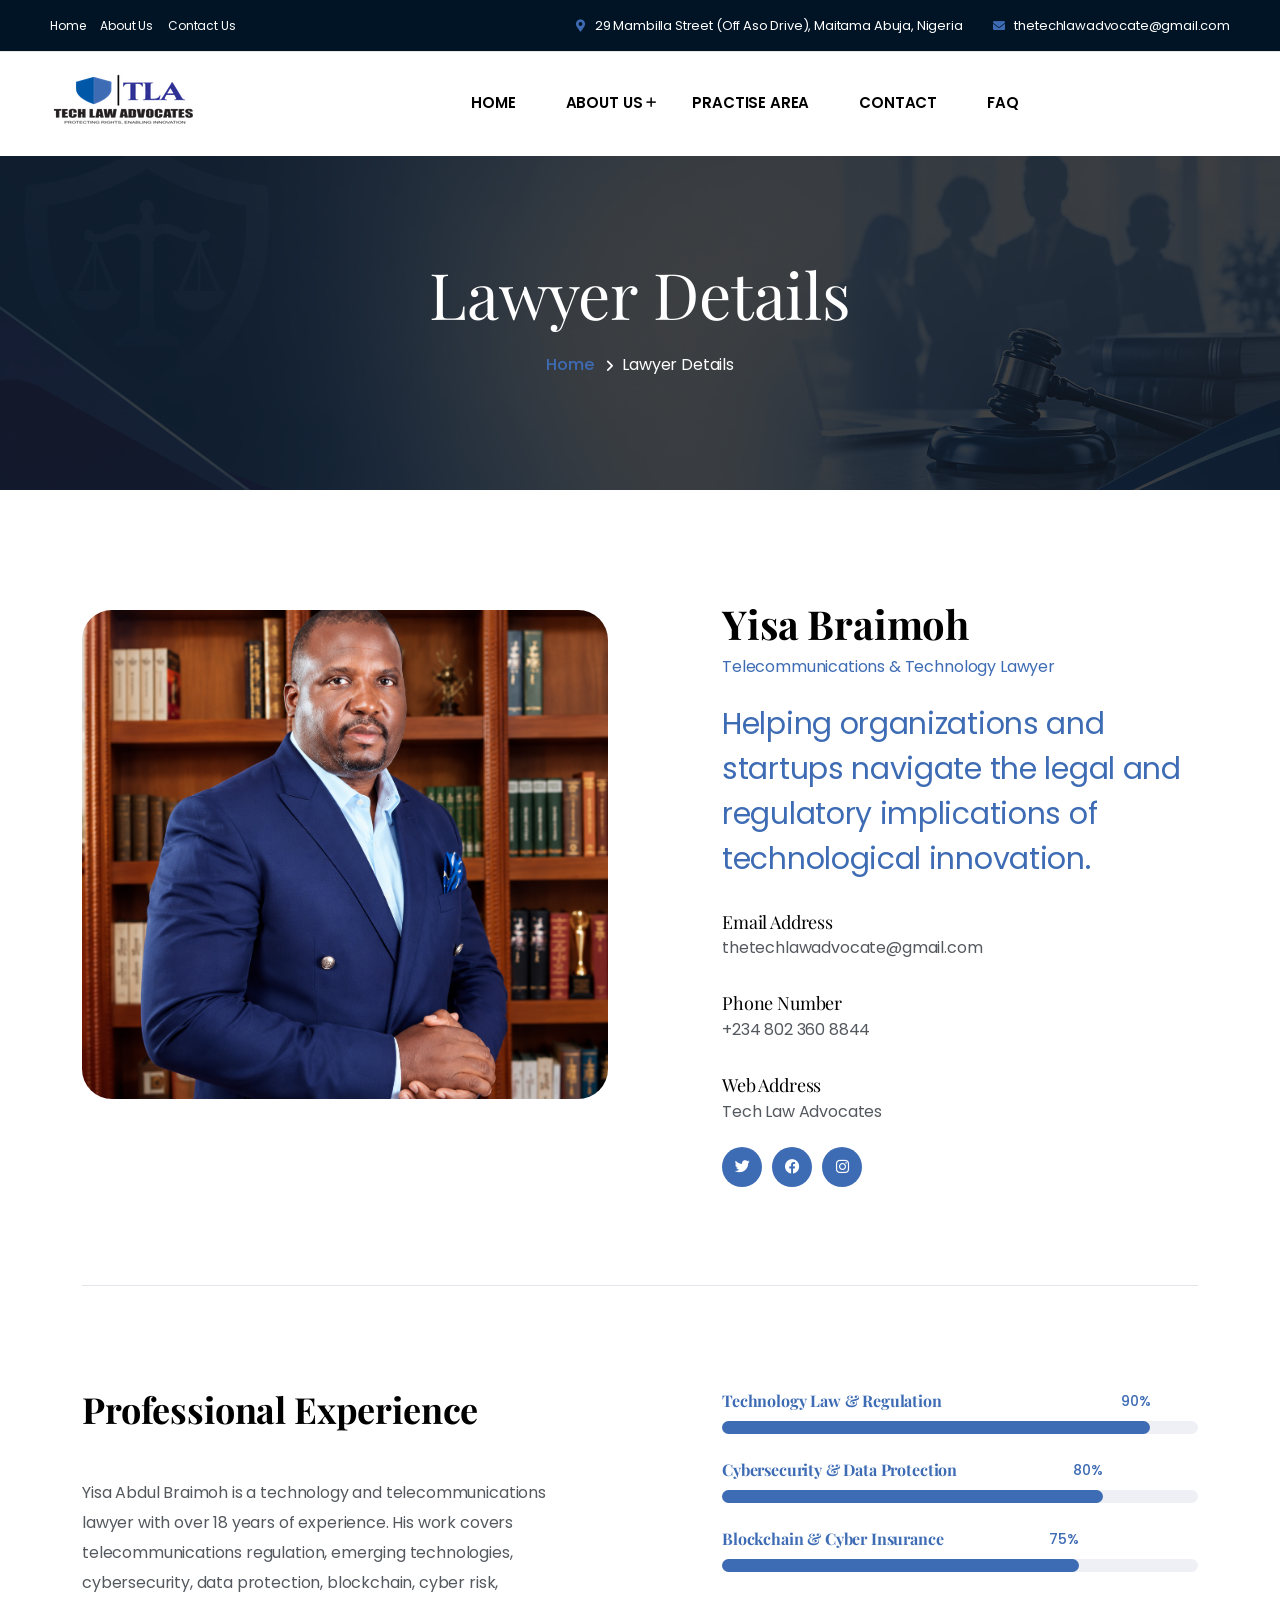
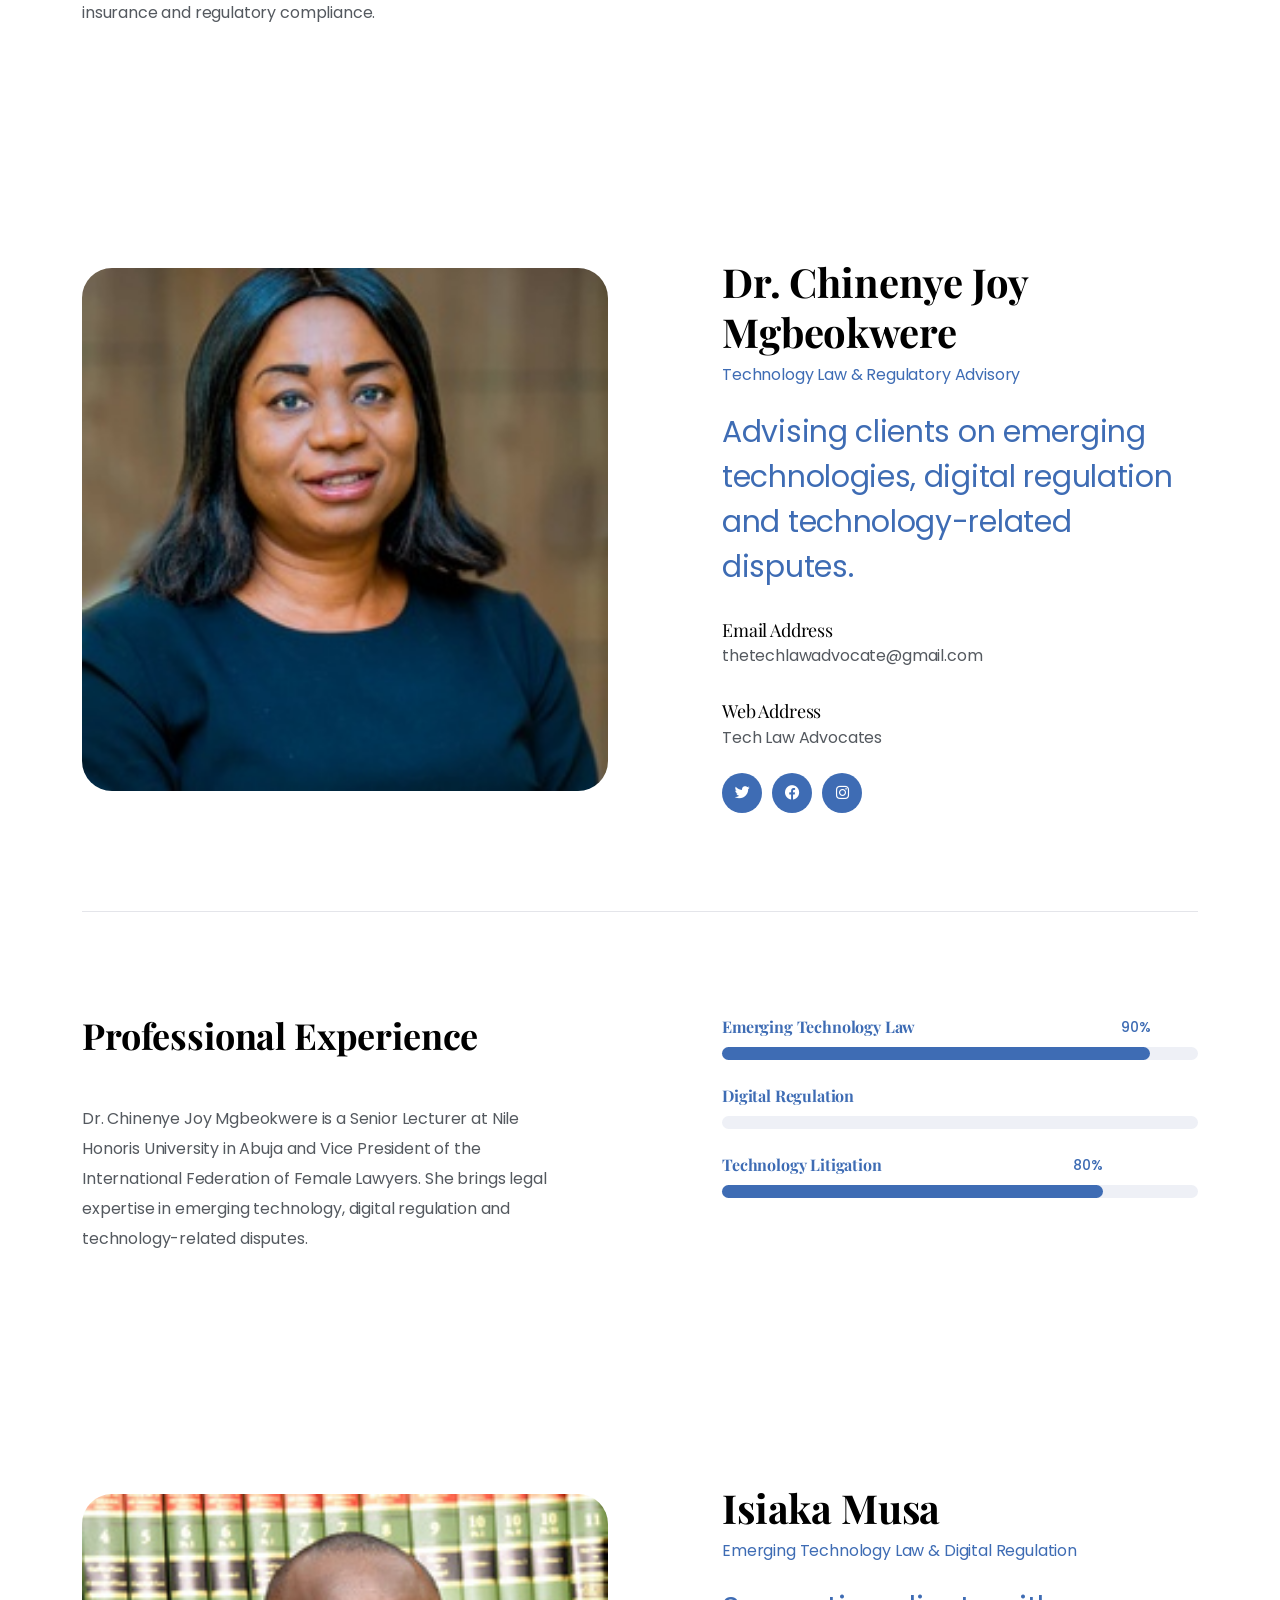
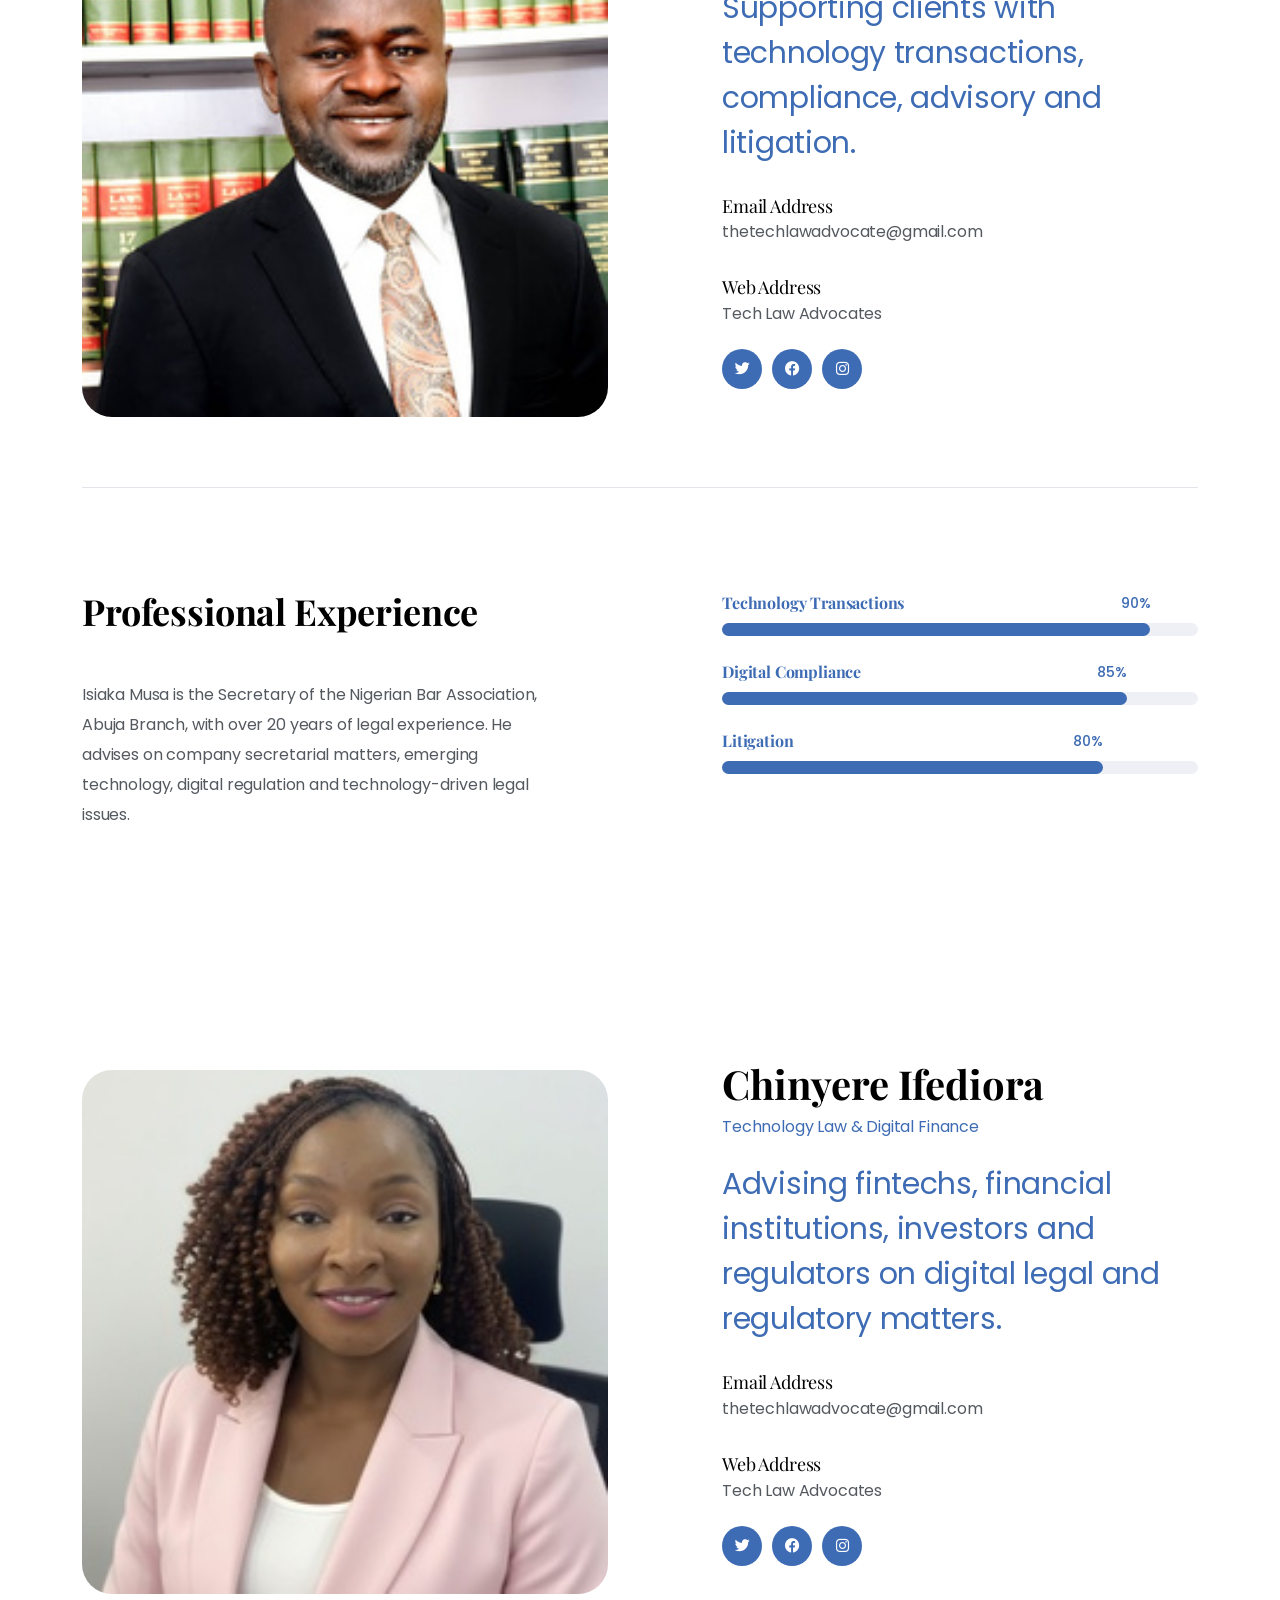
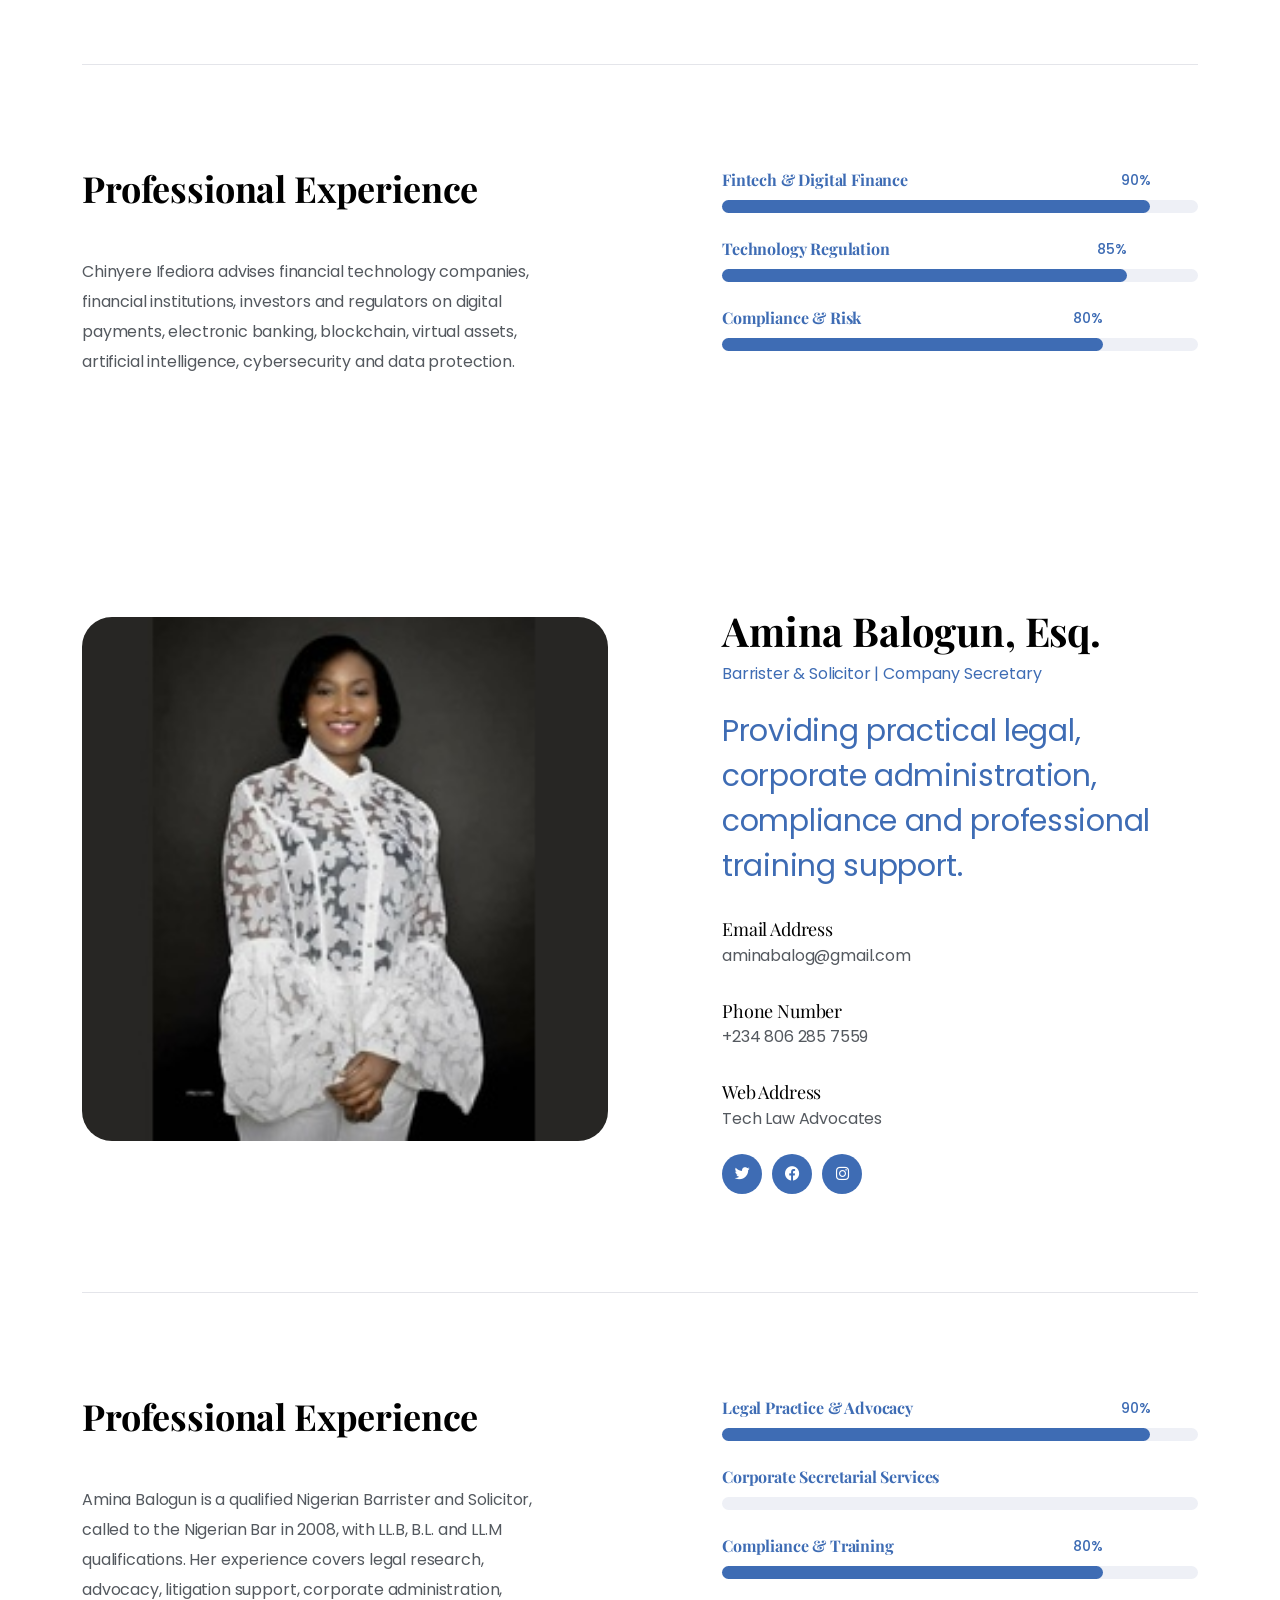
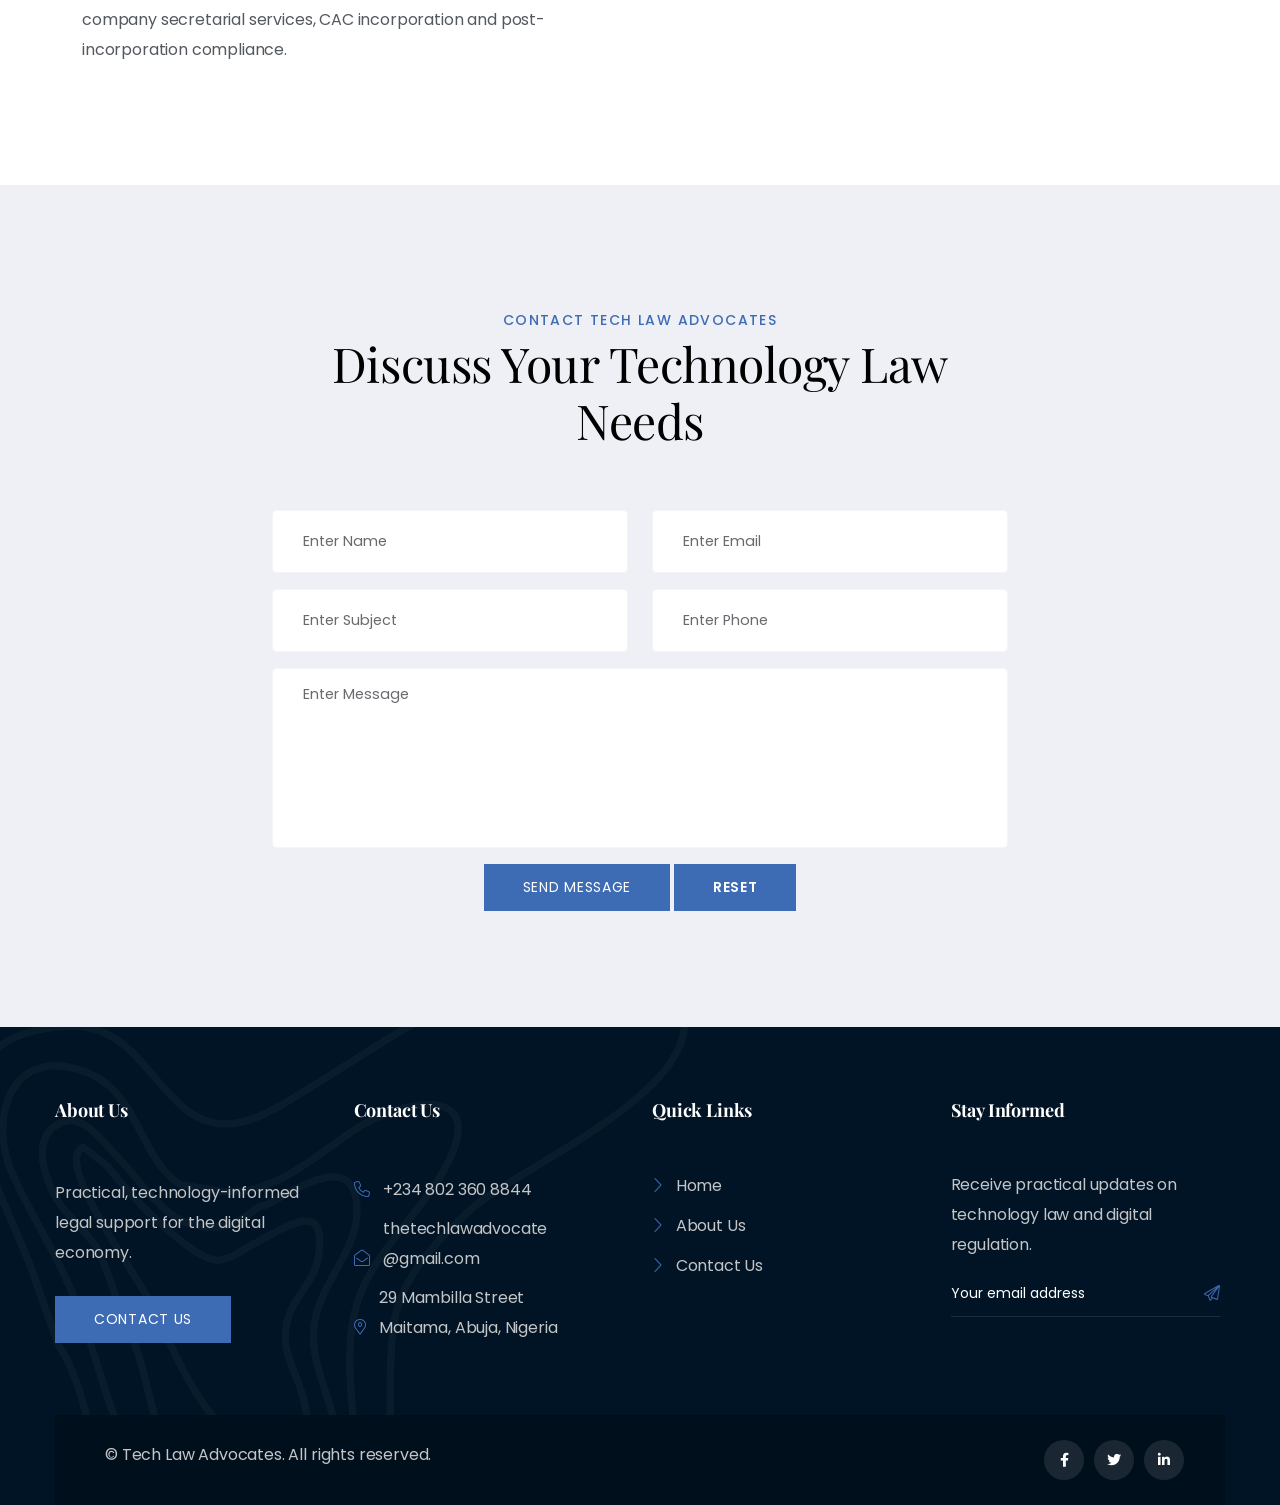
==== page-team-details.html @ ca7c5c97 "initial commit" ====
<!DOCTYPE html>
<html lang="en">
<head>
<meta charset="utf-8">
<title>Tech Law Advocates | Attorney Tech Lawyer </title>
<!-- Stylesheets -->
<link href="css/bootstrap.min.css" rel="stylesheet">
<link href="css/style.css" rel="stylesheet">

<link rel="shortcut icon" href="images/shield.png" type="image/x-icon">
<link rel="icon" href="images/shield.png" type="image/x-icon">

<!-- Responsive -->
<meta http-equiv="X-UA-Compatible" content="IE=edge">
<meta name="viewport" content="width=device-width, initial-scale=1.0, maximum-scale=1.0, user-scalable=0">
<!--[if lt IE 9]><script src="https://cdnjs.cloudflare.com/ajax/libs/html5shiv/3.7.3/html5shiv.js"></script><![endif]-->
<!--[if lt IE 9]><script src="js/respond.js"></script><![endif]-->
</head>

<body>
<div class="page-wrapper">
  <!-- Preloader -->
  <div class="preloader"></div>
  
  <!-- Main Header-->
  <header class="main-header header-style-three outer-box-position">
    <!-- Header Top -->
    <div class="header-top light">
      <div class="inner-container">
        <div class="top-left">
          <!-- Info List -->
          <ul class="list-style-one style-two">
            <li><a href="index.html">Home</a></li>
            <li><a href="page-about.html">About Us </a></li>
             
            <li><a href="page-contact.html">Contact Us</a></li>
          </ul>
        </div>
      
        <div class="top-center">
          <ul class="social-icon-one">
             
             
             
             
          </ul>
        </div>

        <div class="top-right">
          <!-- Info List -->
          <ul class="list-style-one">
            <li><i class="fa fa-map-marker-alt"></i> 29 Mambilla Street (Off Aso Drive), Maitama Abuja, Nigeria </li>
            <li><i class="fa fa-envelope"></i> <a href="mailto:thetechlawadvocate@gmail.com">thetechlawadvocate@gmail.com</a></li>
          </ul>
        </div>
      </div>
    </div>
    <!-- Header Top -->
  
    <div class="header-lower">
      <!-- Main box -->
      <div class="main-box">
        <div class="logo-box">
          <div class="logo"><a href="index.html"><img src="images/logo.png" alt="Logo" title="Tech Law Advocates"></a></div>
        </div>

        <!--Nav Box-->
        <div class="nav-outer">
          <nav class="nav main-menu">
            <ul class="navigation">
                <li class=" "> <a href="index.html">Home</a>
                  
              </li>
              <li class="dropdown"> <a href="page-about.html">About Us</a>

                <ul>
                  <li><a href="page-about.html">About</a></li>
                  <li class="dropdown"> <a href="#">Our Attorney</a>
                    <ul>
                      <li><a href="page-team.html">Attorney List</a></li>
                      <li><a href="page-team-details.html">Attorney Details</a></li>
                    </ul>
                  </li>
                  <li><a href="page-case.html">Case Study</a></li>
                   <li><a href="page-testimonial.html">Testimonial</a></li>

                </ul>
              </li>
               <li> <a href="page-practice-area.html">Practise Area</a>

              </li>
               <li><a href="page-contact.html">Contact</a></li>
               <li><a href="page-faq.html">FAQ</a></li>
            </ul>
          </nav>
          <div class="mobile-nav-toggler">
            <span class="icon fa-sharp far fa-bars"></span>
          </div>
        </div>

        <!-- Outer Box -->
        <div class="outer-box">
          <!-- Header Search -->
           
          <div class="divider"></div>
          <!-- Header Search -->
           
          <!-- Btn Box -->
          <div class="btn-box search-btn call-btn">
            <!-- Info Btn -->
            <a href="tel:+234 802 360 8844">
              <i class="icon fal fa-phone"></i>
              <strong>+234 802 360 8844</strong>
            </a>
          </div>
          <!-- Button -->
          <div class="btn-box">
            <a href="page-contact.html" class="theme-btn btn-style-two hover-dark"><span class="btn-title">Request Legal Advice</span></a>
          </div>
          <!-- Mobile Nav toggler -->
          <div class="mobile-nav-toggler"><span class="icon fa-sharp far fa-bars"></span></div>
        </div>
      </div>
    </div>

    <!-- Mobile Menu  -->
    <div class="mobile-menu">
      <div class="menu-backdrop"></div>
      <!--Here Menu Will Come Automatically Via Javascript / Same Menu as in Header-->
      <nav class="menu-box">
        <div class="upper-box">
          <div class="nav-logo"><a href="index.html"><img src="images/tla_icon.png" alt=""></a></div>
          <div class="close-btn"><i class="icon fa fa-times"></i></div>
        </div>
        <ul class="navigation clearfix">
          <!--Keep This Empty / Menu will come through Javascript-->
        </ul>
        <ul class="contact-list-one">
          <li> <i class="icon far fa-phone-flip"></i> <span class="title">Call Now</span>
            <div class="text"><a href="tel:+0123456789">+234 802 360 8844</a></div>
          </li>
          <li> <i class="icon far fa-envelope"></i> <span class="title">Send Email</span>
            <div class="text"><a href="Tech Law Advocates@domain.com">thetechlawadvocate@gmail.com</a></div>
          </li>
          <li> <i class="icon far fa-location-dot"></i> <span class="title">Address</span>
            <div class="text">29 Mambilla Street (Off Aso Drive), Maitama Abuja, Nigeria </div>
          </li>
        </ul>
        <ul class="social-links">
          <li><a href="https://www.linkedin.com/in/yisa-braimoh-3b2978129"><i class="fab fa-twitter"></i></a></li>
           <li><a href="https://www.linkedin.com/in/yisa-braimoh-3b2978129"><i class="fab fa-facebook-f"></i></a></li>
          <li><a href="#"><i class="fab fa-pinterest"></i></a></li>
          <li><a href="#"><i class="fab fa-instagram"></i></a></li>
        </ul>
      </nav>
    </div><!-- End Mobile Menu -->
  
    <!-- Header Search -->
    <div class="search-popup">
      <span class="search-back-drop"></span>
      <button class="close-search"><span class="fa fa-times"></span></button>

      <div class="search-inner">
        <form method="post" action="index.html">
          <div class="form-group">
            <input type="search" name="search-field" value="" placeholder="Search..." required="">
            <button type="submit"><i class="fa fa-search"></i></button>
          </div>
        </form>
      </div>
    </div>
    <!-- End Header Search -->

    <!-- Sticky Header  -->
    <div class="sticky-header">
      <div class="auto-container">
        <div class="inner-container">
          <!--Logo-->
          <div class="logo">
              <a href="index.html"><img src="images/logo.png" alt=""></a>
          </div>

          <!--Right Col-->
          <div class="nav-outer">
            <!-- Main Menu -->
            <nav class="main-menu">
              <div class="navbar-collapse show collapse clearfix">
                <ul class="navigation clearfix">
                  <!--Keep This Empty / Menu will come through Javascript-->
                </ul>
              </div>
            </nav><!-- Main Menu End-->

            <!--Mobile Navigation Toggler-->
            <div class="mobile-nav-toggler"><span class="icon fa-sharp far fa-bars"></span></div>
          </div>
        </div>
      </div>
    </div>
    <!-- End Sticky Menu -->
  </header>
  <!--End Main Header -->

  <!-- Start main-content -->
  <section class="page-title" style="background-image: url(images/Corporate\ Justice\ in\ Blue.png);">
    <div class="auto-container">
      <div class="title-outer text-center">
        <h1 class="title">Lawyer Details</h1>
        <ul class="page-breadcrumb">
          <li><a href="index.html">Home</a></li>
          <li>Lawyer Details</li>
        </ul>
      </div>
    </div>
  </section>
  <!-- end main-content -->

  <!--Team Details Start-->
  <section class="team-details">
    <div class="container pb-100">
      <div class="team-details__top pb-70">
        <div class="row">
          <div class="col-xl-6 col-lg-6">
            <div class="team-details__top-left">
              <div class="team-details__top-img"> <img src="images/yisa_briamoh_570.png" alt="">
                <div class="team-details__big-text"></div>
              </div>
            </div>
          </div>
          <div class="col-xl-6 col-lg-6">
            <div class="team-details__top-right">
              <div class="team-details__top-content">
                <h3 class="team-details__top-name">Yisa Braimoh</h3>
                <p class="team-details__top-title">Telecommunications & Technology Lawyer</p>
                <p class="team-details__top-text-1">Helping organizations and startups navigate the legal and regulatory implications of technological innovation.</p>
                <div class="team-details-contact mb-30">
                  <h5 class="mb-0">Email Address</h5>
                  <div class=""><span>thetechlawadvocate@gmail.com</span></div>
                </div>
                <div class="team-details-contact mb-30">
                  <h5 class="mb-0">Phone Number</h5>
                  <div class=""><span>+234 802 360 8844</span></div>
                </div>
                <div class="team-details-contact">
                  <h5 class="mb-0">Web Address</h5>
                  <div class=""><span>Tech Law Advocates</span></div>
                </div>
                <div class="team-details__social">
                  <a href="#"><i class="fab fa-twitter"></i></a>
                  <a href="#"><i class="fab fa-facebook"></i></a>
                  <a href="#"><i class="fab fa-instagram"></i></a>
                </div>
              </div>
            </div>
          </div>
        </div>
      </div>
      <div class="team-details__bottom pt-100">
        <div class="row">
          <div class="col-xl-6 col-lg-6">
            <div class="team-details__bottom-left">
              <h4 class="team-details__bottom-left-title">Professional Experience</h4>
              <p class="team-details__bottom-left-text">Yisa Abdul Braimoh is a technology and telecommunications lawyer with over 18 years of experience. His work covers telecommunications regulation, emerging technologies, cybersecurity, data protection, blockchain, cyber risk, insurance and regulatory compliance.</p>
            </div>
          </div>
          <div class="col-xl-6 col-lg-6">
            <div class="team-details__bottom-right">
              <div class="team-details__progress">
                <div class="team-details__progress-single">
                  <h4 class="team-details__progress-title">Technology Law & Regulation</h4>
                  <div class="bar">
                    <div class="bar-inner count-bar" data-percent="90%">
                      <div class="count-text">90%</div>
                    </div>
                  </div>
                </div>
                <div class="team-details__progress-single">
                  <h4 class="team-details__progress-title">Cybersecurity & Data Protection</h4>
                  <div class="bar">
                    <div class="bar-inner count-bar" data-percent="80%">
                      <div class="count-text">80%</div>
                    </div>
                  </div>
                </div>
                <div class="team-details__progress-single">
                  <h4 class="team-details__progress-title">Blockchain & Cyber Insurance</h4>
                  <div class="bar marb-0">
                    <div class="bar-inner count-bar" data-percent="75%">
                      <div class="count-text">75%</div>
                    </div>
                  </div>
                </div>
              </div>
            </div>
          </div>
        </div>
      </div>
    </div>
  </section>
  <!--Team Details End--> 

  <!--Team Details Start-->
  <section class="team-details">
    <div class="container pb-100">
      <div class="team-details__top pb-70">
        <div class="row">
          <div class="col-xl-6 col-lg-6">
            <div class="team-details__top-left">
              <div class="team-details__top-img"> <img src="images/chinenye.jpg" alt="Dr. Chinenye Joy Mgbeokwere">
                <div class="team-details__big-text"></div>
              </div>
            </div>
          </div>
          <div class="col-xl-6 col-lg-6">
            <div class="team-details__top-right">
              <div class="team-details__top-content">
                <h3 class="team-details__top-name">Dr. Chinenye Joy Mgbeokwere</h3>
                <p class="team-details__top-title">Technology Law & Regulatory Advisory</p>
                <p class="team-details__top-text-1">Advising clients on emerging technologies, digital regulation and technology-related disputes.</p>
                <div class="team-details-contact mb-30">
                  <h5 class="mb-0">Email Address</h5>
                  <div class=""><span>thetechlawadvocate@gmail.com</span></div>
                </div>
                <div class="team-details-contact">
                  <h5 class="mb-0">Web Address</h5>
                  <div class=""><span>Tech Law Advocates</span></div>
                </div>
                <div class="team-details__social">
                  <a href="#"><i class="fab fa-twitter"></i></a>
                  <a href="#"><i class="fab fa-facebook"></i></a>
                  <a href="#"><i class="fab fa-instagram"></i></a>
                </div>
              </div>
            </div>
          </div>
        </div>
      </div>
      <div class="team-details__bottom pt-100">
        <div class="row">
          <div class="col-xl-6 col-lg-6">
            <div class="team-details__bottom-left">
              <h4 class="team-details__bottom-left-title">Professional Experience</h4>
              <p class="team-details__bottom-left-text">Dr. Chinenye Joy Mgbeokwere is a Senior Lecturer at Nile Honoris University in Abuja and Vice President of the International Federation of Female Lawyers. She brings legal expertise in emerging technology, digital regulation and technology-related disputes.</p>
            </div>
          </div>
          <div class="col-xl-6 col-lg-6">
            <div class="team-details__bottom-right">
              <div class="team-details__progress">
                <div class="team-details__progress-single">
                  <h4 class="team-details__progress-title">Emerging Technology Law</h4>
                  <div class="bar">
                    <div class="bar-inner count-bar" data-percent="90%">
                      <div class="count-text">90%</div>
                    </div>
                  </div>
                </div>
                <div class="team-details__progress-single">
                  <h4 class="team-details__progress-title">Digital Regulation</h4>
                  <div class="bar">
                    <div class="bar-inner count-bar" data-percent="85%">
                      <div class="count-text">85%</div>
                    </div>
                  </div>
                </div>
                <div class="team-details__progress-single">
                  <h4 class="team-details__progress-title">Technology Litigation</h4>
                  <div class="bar marb-0">
                    <div class="bar-inner count-bar" data-percent="80%">
                      <div class="count-text">80%</div>
                    </div>
                  </div>
                </div>
              </div>
            </div>
          </div>
        </div>
      </div>
    </div>
  </section>
  <!--Team Details End-->

  <!--Team Details Start-->
  <section class="team-details">
    <div class="container pb-100">
      <div class="team-details__top pb-70">
        <div class="row">
          <div class="col-xl-6 col-lg-6">
            <div class="team-details__top-left">
              <div class="team-details__top-img"> <img src="images/musa.jpg" alt="Isiaka Musa">
                <div class="team-details__big-text"></div>
              </div>
            </div>
          </div>
          <div class="col-xl-6 col-lg-6">
            <div class="team-details__top-right">
              <div class="team-details__top-content">
                <h3 class="team-details__top-name">Isiaka Musa</h3>
                <p class="team-details__top-title">Emerging Technology Law & Digital Regulation</p>
                <p class="team-details__top-text-1">Supporting clients with technology transactions, compliance, advisory and litigation.</p>
                <div class="team-details-contact mb-30">
                  <h5 class="mb-0">Email Address</h5>
                  <div class=""><span>thetechlawadvocate@gmail.com</span></div>
                </div>
                <div class="team-details-contact">
                  <h5 class="mb-0">Web Address</h5>
                  <div class=""><span>Tech Law Advocates</span></div>
                </div>
                <div class="team-details__social">
                  <a href="#"><i class="fab fa-twitter"></i></a>
                  <a href="#"><i class="fab fa-facebook"></i></a>
                  <a href="#"><i class="fab fa-instagram"></i></a>
                </div>
              </div>
            </div>
          </div>
        </div>
      </div>
      <div class="team-details__bottom pt-100">
        <div class="row">
          <div class="col-xl-6 col-lg-6">
            <div class="team-details__bottom-left">
              <h4 class="team-details__bottom-left-title">Professional Experience</h4>
              <p class="team-details__bottom-left-text">Isiaka Musa is the Secretary of the Nigerian Bar Association, Abuja Branch, with over 20 years of legal experience. He advises on company secretarial matters, emerging technology, digital regulation and technology-driven legal issues.</p>
            </div>
          </div>
          <div class="col-xl-6 col-lg-6">
            <div class="team-details__bottom-right">
              <div class="team-details__progress">
                <div class="team-details__progress-single">
                  <h4 class="team-details__progress-title">Technology Transactions</h4>
                  <div class="bar">
                    <div class="bar-inner count-bar" data-percent="90%">
                      <div class="count-text">90%</div>
                    </div>
                  </div>
                </div>
                <div class="team-details__progress-single">
                  <h4 class="team-details__progress-title">Digital Compliance</h4>
                  <div class="bar">
                    <div class="bar-inner count-bar" data-percent="85%">
                      <div class="count-text">85%</div>
                    </div>
                  </div>
                </div>
                <div class="team-details__progress-single">
                  <h4 class="team-details__progress-title">Litigation</h4>
                  <div class="bar marb-0">
                    <div class="bar-inner count-bar" data-percent="80%">
                      <div class="count-text">80%</div>
                    </div>
                  </div>
                </div>
              </div>
            </div>
          </div>
        </div>
      </div>
    </div>
  </section>
  <!--Team Details End-->

  <!--Team Details Start-->
  <section class="team-details">
    <div class="container pb-100">
      <div class="team-details__top pb-70">
        <div class="row">
          <div class="col-xl-6 col-lg-6">
            <div class="team-details__top-left">
              <div class="team-details__top-img"> <img src="images/chinyere.jpg" alt="Chinyere Ifediora">
                <div class="team-details__big-text"></div>
              </div>
            </div>
          </div>
          <div class="col-xl-6 col-lg-6">
            <div class="team-details__top-right">
              <div class="team-details__top-content">
                <h3 class="team-details__top-name">Chinyere Ifediora</h3>
                <p class="team-details__top-title">Technology Law & Digital Finance</p>
                <p class="team-details__top-text-1">Advising fintechs, financial institutions, investors and regulators on digital legal and regulatory matters.</p>
                <div class="team-details-contact mb-30">
                  <h5 class="mb-0">Email Address</h5>
                  <div class=""><span>thetechlawadvocate@gmail.com</span></div>
                </div>
                <div class="team-details-contact">
                  <h5 class="mb-0">Web Address</h5>
                  <div class=""><span>Tech Law Advocates</span></div>
                </div>
                <div class="team-details__social">
                  <a href="#"><i class="fab fa-twitter"></i></a>
                  <a href="#"><i class="fab fa-facebook"></i></a>
                  <a href="#"><i class="fab fa-instagram"></i></a>
                </div>
              </div>
            </div>
          </div>
        </div>
      </div>
      <div class="team-details__bottom pt-100">
        <div class="row">
          <div class="col-xl-6 col-lg-6">
            <div class="team-details__bottom-left">
              <h4 class="team-details__bottom-left-title">Professional Experience</h4>
              <p class="team-details__bottom-left-text">Chinyere Ifediora advises financial technology companies, financial institutions, investors and regulators on digital payments, electronic banking, blockchain, virtual assets, artificial intelligence, cybersecurity and data protection.</p>
            </div>
          </div>
          <div class="col-xl-6 col-lg-6">
            <div class="team-details__bottom-right">
              <div class="team-details__progress">
                <div class="team-details__progress-single">
                  <h4 class="team-details__progress-title">Fintech & Digital Finance</h4>
                  <div class="bar">
                    <div class="bar-inner count-bar" data-percent="90%">
                      <div class="count-text">90%</div>
                    </div>
                  </div>
                </div>
                <div class="team-details__progress-single">
                  <h4 class="team-details__progress-title">Technology Regulation</h4>
                  <div class="bar">
                    <div class="bar-inner count-bar" data-percent="85%">
                      <div class="count-text">85%</div>
                    </div>
                  </div>
                </div>
                <div class="team-details__progress-single">
                  <h4 class="team-details__progress-title">Compliance & Risk</h4>
                  <div class="bar marb-0">
                    <div class="bar-inner count-bar" data-percent="80%">
                      <div class="count-text">80%</div>
                    </div>
                  </div>
                </div>
              </div>
            </div>
          </div>
        </div>
      </div>
    </div>
  </section>
  <!--Team Details End-->

  <!--Team Details Start-->
  <section class="team-details">
    <div class="container pb-100">
      <div class="team-details__top pb-70">
        <div class="row">
          <div class="col-xl-6 col-lg-6">
            <div class="team-details__top-left">
              <div class="team-details__top-img"> <img src="images/amina.jpg" alt="Amina Balogun">
                <div class="team-details__big-text"></div>
              </div>
            </div>
          </div>
          <div class="col-xl-6 col-lg-6">
            <div class="team-details__top-right">
              <div class="team-details__top-content">
                <h3 class="team-details__top-name">Amina Balogun, Esq.</h3>
                <p class="team-details__top-title">Barrister & Solicitor | Company Secretary</p>
                <p class="team-details__top-text-1">Providing practical legal, corporate administration, compliance and professional training support.</p>
                <div class="team-details-contact mb-30">
                  <h5 class="mb-0">Email Address</h5>
                  <div class=""><span>aminabalog@gmail.com</span></div>
                </div>
                <div class="team-details-contact mb-30">
                  <h5 class="mb-0">Phone Number</h5>
                  <div class=""><span>+234 806 285 7559</span></div>
                </div>
                <div class="team-details-contact">
                  <h5 class="mb-0">Web Address</h5>
                  <div class=""><span>Tech Law Advocates</span></div>
                </div>
                <div class="team-details__social">
                  <a href="#"><i class="fab fa-twitter"></i></a>
                  <a href="#"><i class="fab fa-facebook"></i></a>
                  <a href="#"><i class="fab fa-instagram"></i></a>
                </div>
              </div>
            </div>
          </div>
        </div>
      </div>
      <div class="team-details__bottom pt-100">
        <div class="row">
          <div class="col-xl-6 col-lg-6">
            <div class="team-details__bottom-left">
              <h4 class="team-details__bottom-left-title">Professional Experience</h4>
              <p class="team-details__bottom-left-text">Amina Balogun is a qualified Nigerian Barrister and Solicitor, called to the Nigerian Bar in 2008, with LL.B, B.L. and LL.M qualifications. Her experience covers legal research, advocacy, litigation support, corporate administration, company secretarial services, CAC incorporation and post-incorporation compliance.</p>
            </div>
          </div>
          <div class="col-xl-6 col-lg-6">
            <div class="team-details__bottom-right">
              <div class="team-details__progress">
                <div class="team-details__progress-single">
                  <h4 class="team-details__progress-title">Legal Practice & Advocacy</h4>
                  <div class="bar">
                    <div class="bar-inner count-bar" data-percent="90%">
                      <div class="count-text">90%</div>
                    </div>
                  </div>
                </div>
                <div class="team-details__progress-single">
                  <h4 class="team-details__progress-title">Corporate Secretarial Services</h4>
                  <div class="bar">
                    <div class="bar-inner count-bar" data-percent="85%">
                      <div class="count-text">85%</div>
                    </div>
                  </div>
                </div>
                <div class="team-details__progress-single">
                  <h4 class="team-details__progress-title">Compliance & Training</h4>
                  <div class="bar marb-0">
                    <div class="bar-inner count-bar" data-percent="80%">
                      <div class="count-text">80%</div>
                    </div>
                  </div>
                </div>
              </div>
            </div>
          </div>
        </div>
      </div>
    </div>
  </section>
  <!--Team Details End-->

  <!--Contact Details Start-->
  <section class="team-contact-form">
    <div class="container pb-100">
      <div class="sec-title text-center">
        <span class="sub-title">Contact Tech Law Advocates</span>
        <h2 class="section-title__title">Discuss Your Technology Law <br> Needs</h2>
      </div>
      <div class="row justify-content-center">
        <div class="col-lg-8">
          <!-- Contact Form -->
          <form id="contact_form" name="contact_form" class="" action="#" method="post">
            <div class="row">
              <div class="col-sm-6">
                <div class="mb-3">
                  <input name="form_name" class="form-control" type="text" placeholder="Enter Name">
                </div>
              </div>
              <div class="col-sm-6">
                <div class="mb-3">
                  <input name="form_email" class="form-control required email" type="email" placeholder="Enter Email">
                </div>
              </div>
            </div>
            <div class="row">
              <div class="col-sm-6">
                <div class="mb-3">
                  <input name="form_subject" class="form-control required" type="text" placeholder="Enter Subject">
                </div>
              </div>
              <div class="col-sm-6">
                <div class="mb-3">
                  <input name="form_phone" class="form-control" type="text" placeholder="Enter Phone">
                </div>
              </div>
            </div>
            <div class="mb-3">
              <textarea name="form_message" class="form-control required" rows="5" placeholder="Enter Message"></textarea>
            </div>
            <div class="mb-3 text-center">
              <input name="form_botcheck" class="form-control" type="hidden" value="" />
              <button type="submit" class="theme-btn btn-style-one" data-loading-text="Please wait..."><span class="btn-title"><a href="mailto:thetechlawadvocate@gmail.com">Send message</a></span></button>
              <button type="reset" class="theme-btn btn-style-one"><span class="btn-title">Reset</span></button>
            </div>
          </form>
          <!-- Contact Form Validation-->
        </div>
      </div>
    </div>
  </section>
  <!--Contact Details End-->

  <!-- Main Footer -->
  <footer class="main-footer footer-style-two">
    <div class="icon-pattern-10 bounce-y"></div>
    
    <!-- Widgets Section -->
    <div class="widgets-section">
      <div class="auto-container">
        <div class="row"> 
          
          <!-- Footer Column -->
          <div class="footer-column col-xl-3 col-md-6 col-sm-6">
            <div class="footer-widget about-widget">
              <h5 class="widget-title">About Us</h5>
              <div class="text">Practical, technology-informed legal support for the digital economy.</div>
              <button type="submit" class="theme-btn btn-style-one"><a href="page-contact.html"><span class="btn-title">Contact Us</span></a>
            </div>
          </div>
          
          <!-- Footer Column -->
          <div class="footer-column footer-column-style-two col-xl-3 col-md-6 col-sm-6">
            <div class="footer-widget links-widget">
              <h5 class="widget-title">Contact Us</h5>
              <div class="widget-content">
                <ul class="user-links">
                  <li><i class="icon fal fa-phone"></i> <a href="tel:+234 802 360 8844">+234 802 360 8844 </a></li>
                  <li><i class="icon fal fa-envelope-open"></i> <a href="mailto:thetechlawadvocate@gmail.com">thetechlawadvocate <br> @gmail.com</a></li>
                  <li><i class="icon fal fa-map-marker-alt"></i> <a href="#">29 Mambilla Street <br>Maitama, Abuja, Nigeria</a></li>
                </ul>
              </div>
            </div>
          </div>
          
          <!-- Footer COlumn -->
          <div class="footer-column col-xl-3 col-md-6 col-sm-6">
            <div class="footer-widget links-widget">
              <h5 class="widget-title widget-title-style-two">Quick Links</h5>
              <div class="widget-content">
                <ul class="user-links">
                   <li><i class="icon fal fa-chevron-right"></i> <a href="index.html">Home</a></li>
                  <li><i class="icon fal fa-chevron-right"></i> <a href="page-about.html">About Us</a></li>
                   
                  <li><i class="icon fal fa-chevron-right"></i> <a href="page-contact.html">Contact Us</a></li>
                </ul>
              </div>
            </div>
          </div>
          
          <!-- Footer COlumn -->
          <div class="footer-column col-xl-3 col-md-6 col-sm-6">
            <div class="footer-widget newsletter-widget">
              <h5 class="widget-title widget-title-style-two">Stay Informed</h5>
              <div class="text">Receive practical updates on technology law and digital regulation.</div>
              
              <!-- Newsletter Form -->
              <div class="newsletter-form">
                <div class="form-group">
                  <div class="input-outer"> <span class="icon fal fa-paper-plane"></span>
                    <input type="newsletter" name="Newsletter" placeholder="Your email address" required>
                  </div>
                </div>
              </div>
            </div>
          </div>
        </div>
      </div>
    </div>
    
    <!--  Footer Bottom -->
    <div class="footer-bottom">
      <div class="auto-container">
        <div class="inner-container">
          <div class="copyright-text">© Tech Law Advocates. All rights reserved. </div>
          <ul class="social-icon-two">
             <li><a href="https://www.linkedin.com/in/yisa-braimoh-3b2978129"><i class="fab fa-facebook-f"></i></a></li>
            <li><a href="https://www.linkedin.com/in/yisa-braimoh-3b2978129"><i class="fab fa-twitter"></i></a></li>
            <li><a href="https://www.linkedin.com/in/yisa-braimoh-3b2978129"><i class="fab fa-linkedin-in"></i></a></li>
          </ul>
        </div>
      </div>
    </div>
  </footer>
  <!--End Main Footer -->
</div><!-- End Page Wrapper -->
<!-- Scroll To Top -->
<div class="scroll-to-top scroll-to-target" data-target="html"><span class="fa fa-angle-up"></span></div>
<script src="js/jquery.js"></script>
<script src="js/popper.min.js"></script>
<script src="js/bootstrap.min.js"></script>
<script src="js/jquery-ui.js"></script>
<script src="js/wow.js"></script>
<script src="js/gsap.min.js"></script>
<script src="js/ScrollTrigger.min.js"></script>
<script src="js/splitType.js"></script>
<script src="js/appear.js"></script>
<script src="js/script.js"></script>
<!-- form submit -->
<script src="js/jquery.validate.min.js"></script>
<script src="js/jquery.form.min.js"></script>
<script>
(function($) {
    $("#contact_form").validate({
        submitHandler: function(form) {
            var form_btn = $(form).find('button[type="submit"]');
            var form_result_div = '#form-result';
            $(form_result_div).remove();
            form_btn.before('<div id="form-result" class="alert alert-success" role="alert" style="display: none;"></div>');
            var form_btn_old_msg = form_btn.html();
            form_btn.html(form_btn.prop('disabled', true).data("loading-text"));
            $(form).ajaxSubmit({
                dataType:  'json',
                success: function(data) {
                    if( data.status == 'true' ) {
                        $(form).find('.form-control').val('');
                    }
                    form_btn.prop('disabled', false).html(form_btn_old_msg);
                    $(form_result_div).html(data.message).fadeIn('slow');
                    setTimeout(function(){ $(form_result_div).fadeOut('slow') }, 6000);
                }
            });
        }
    });
})(jQuery);
</script>
</body>
</html>
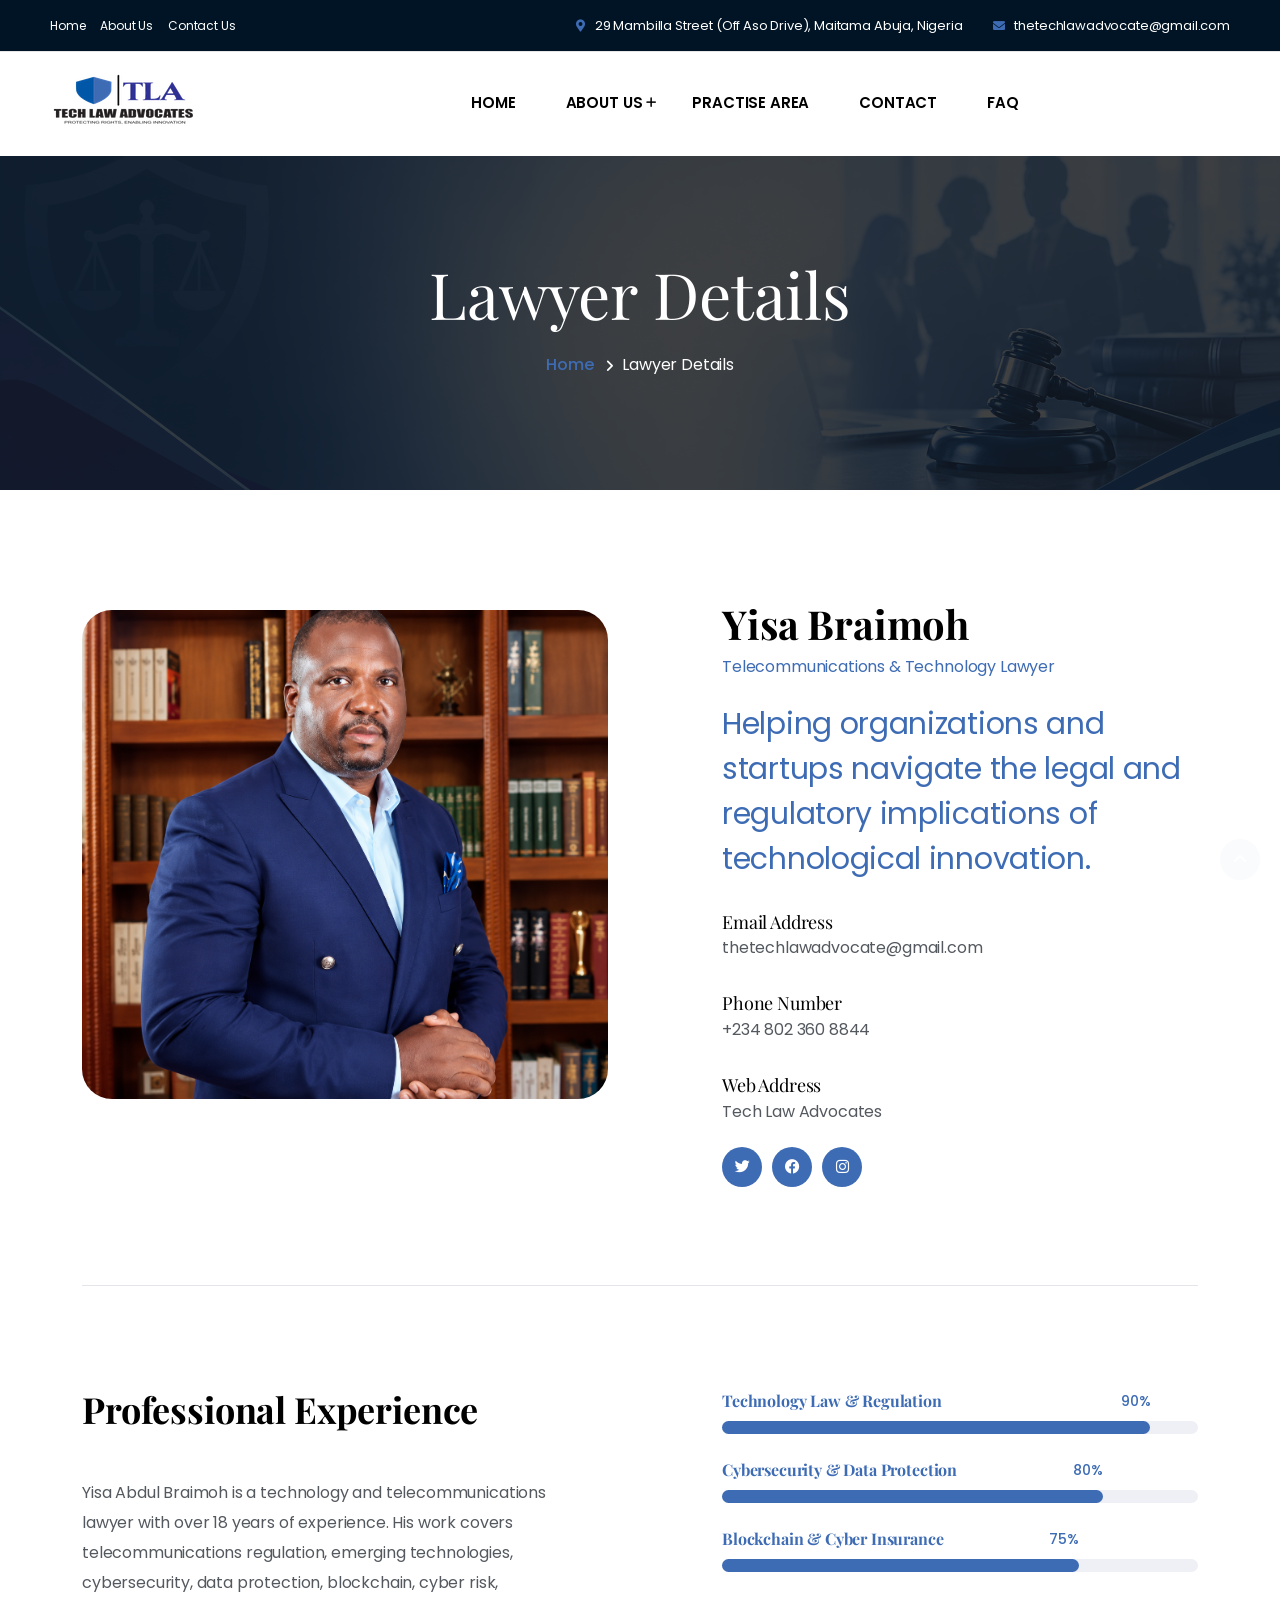
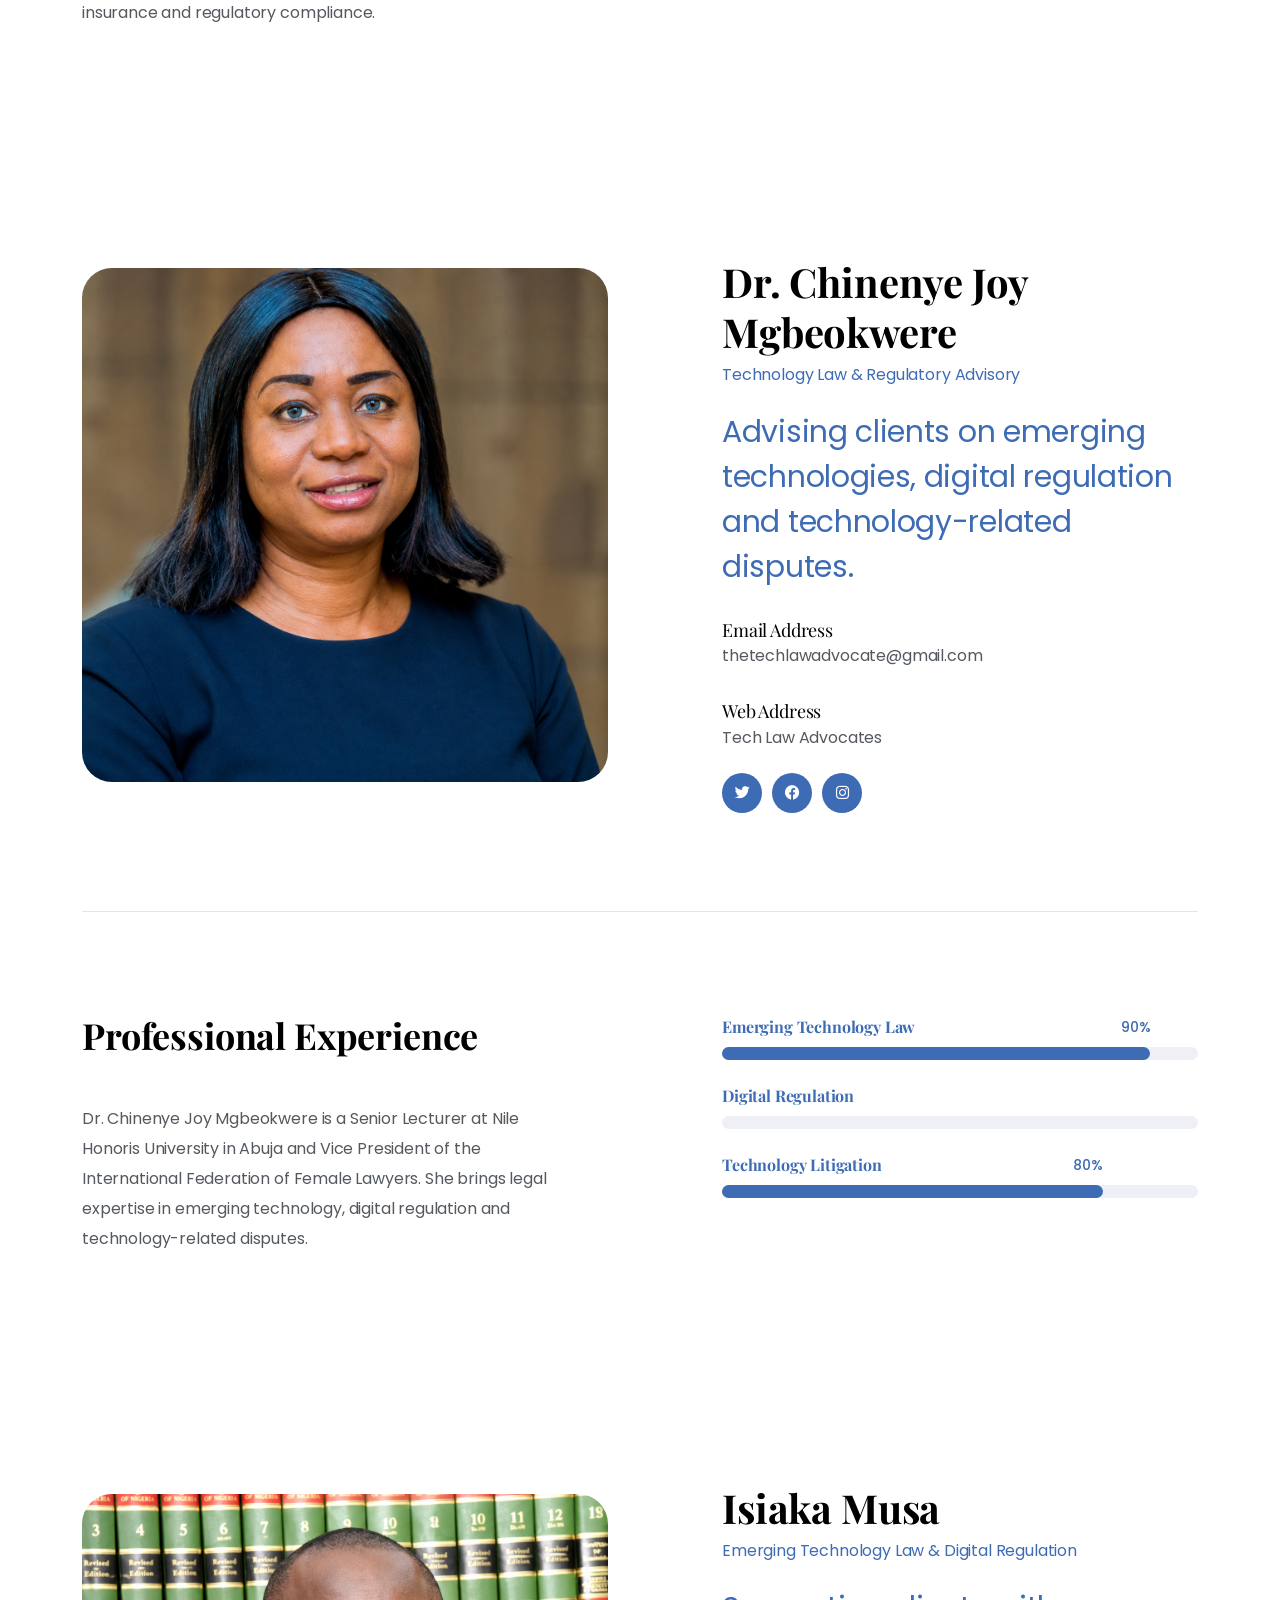
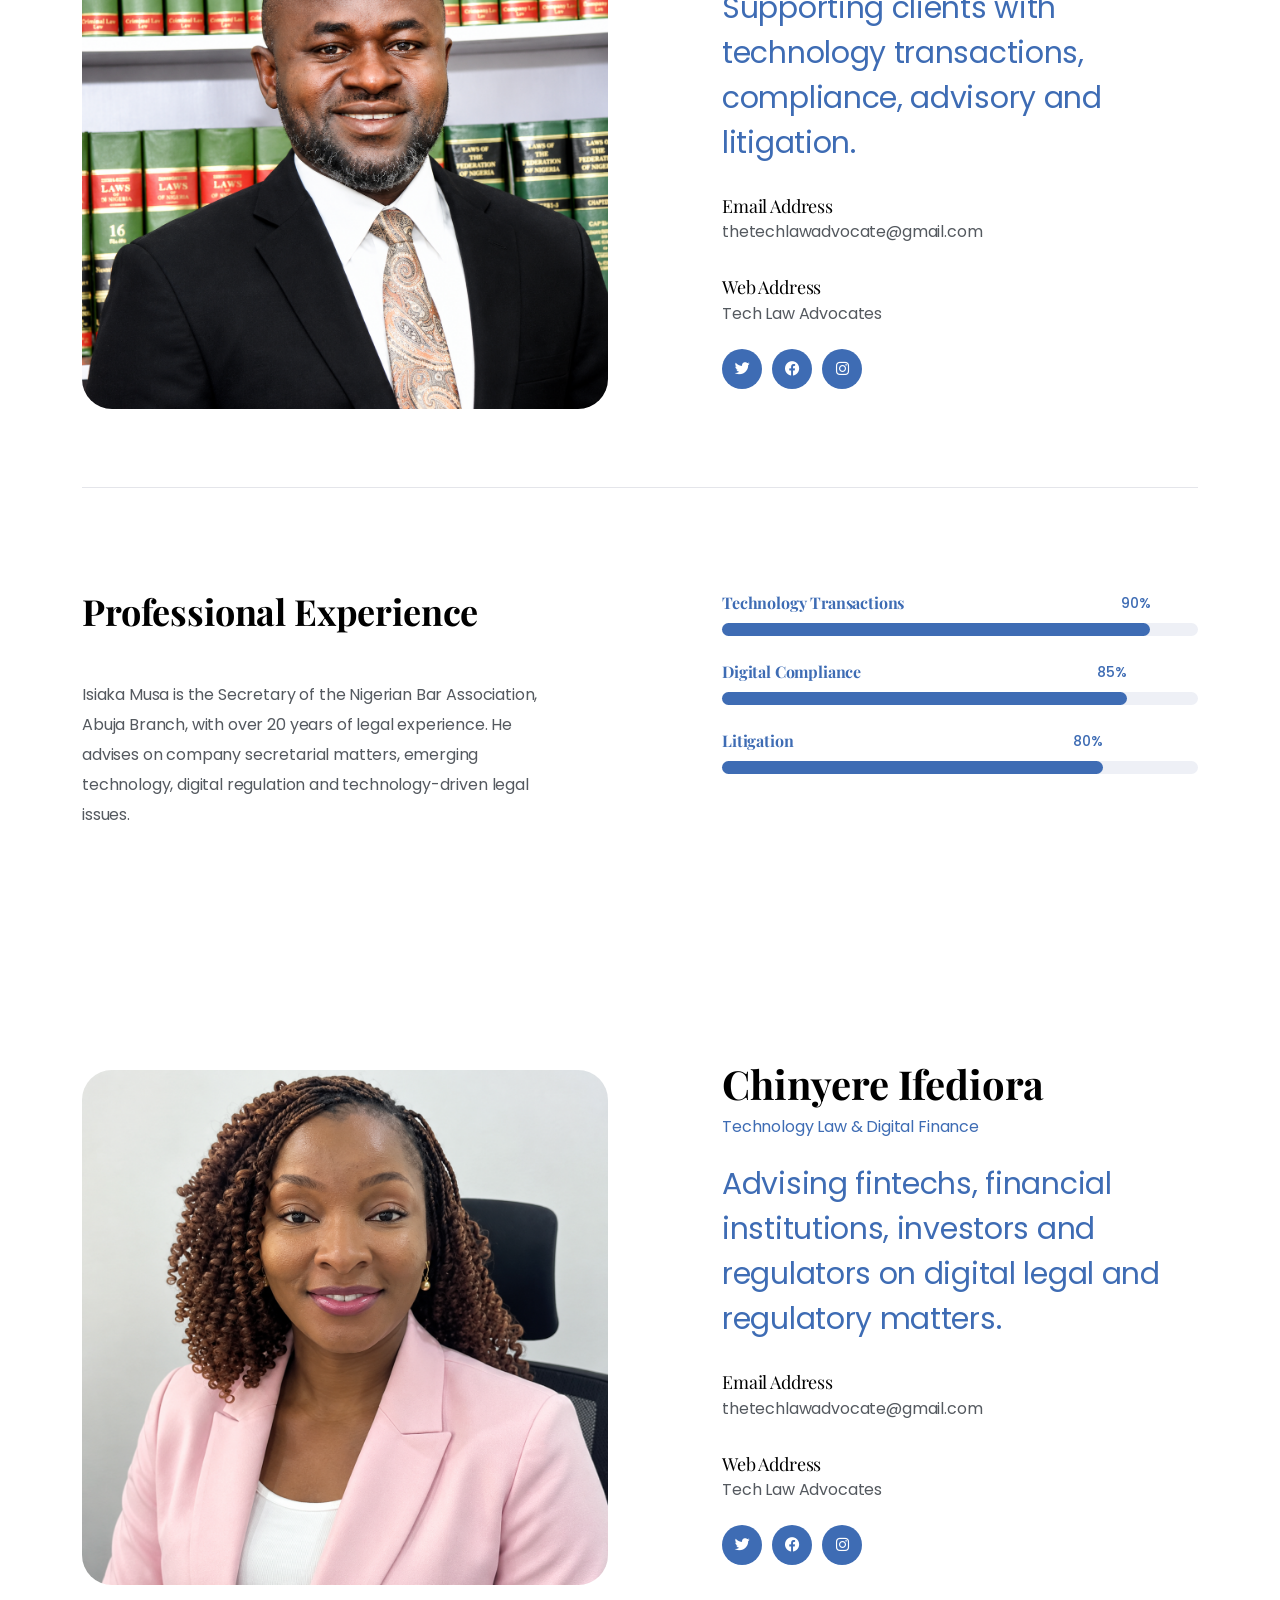
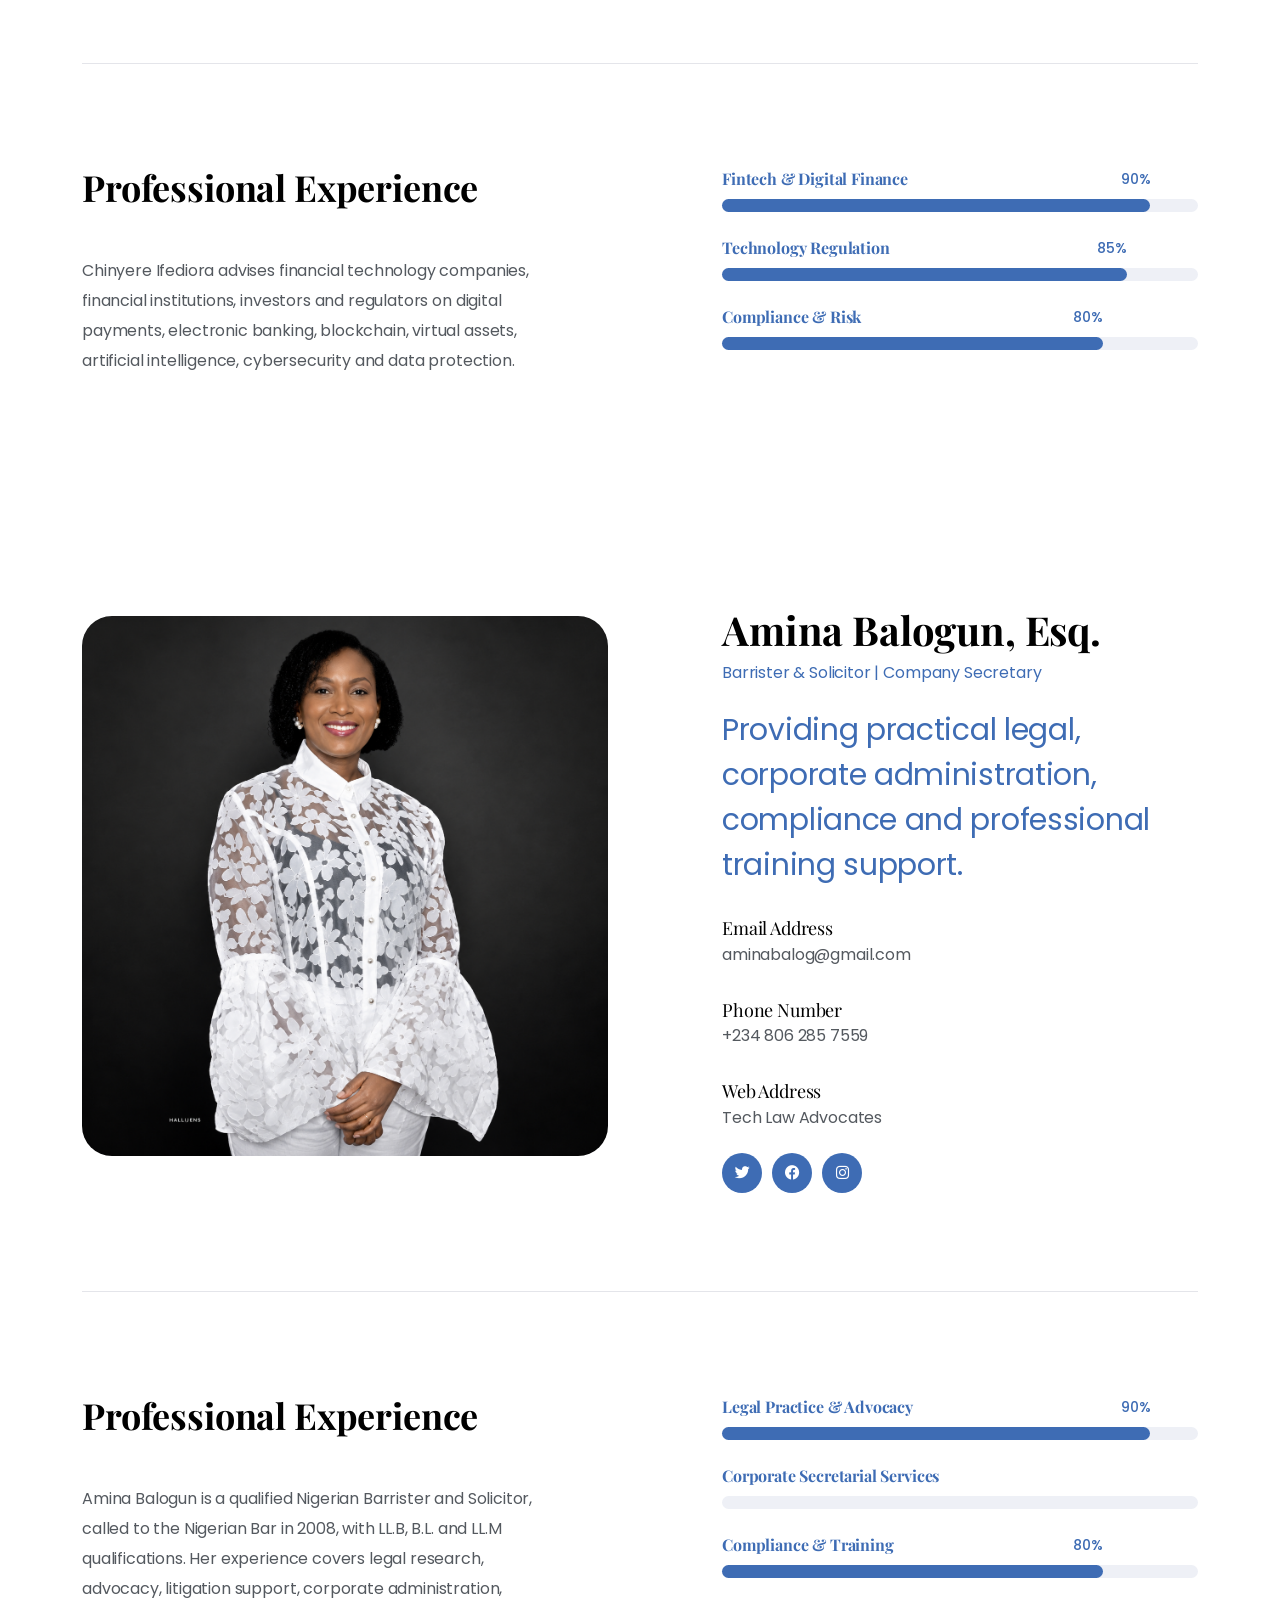
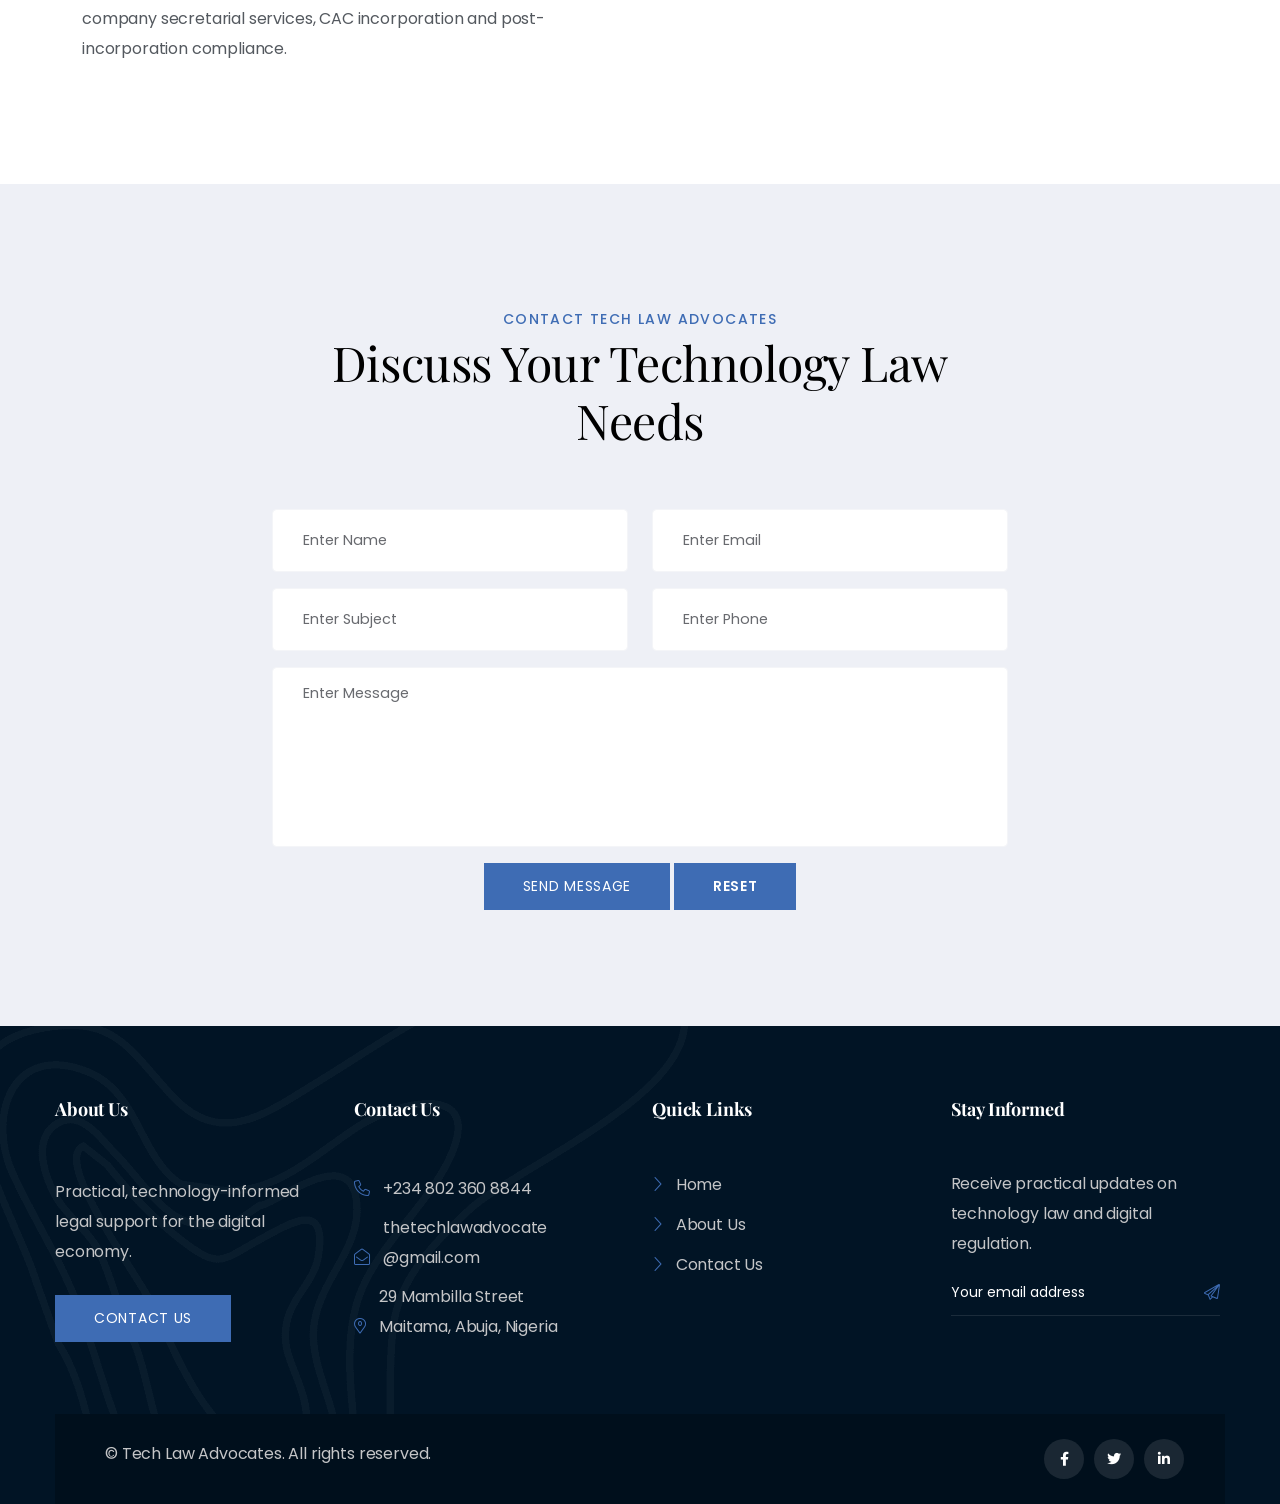
==== commit e2cff04f: "add image remove more unwanted files" ====
--- a/page-team-details.html
+++ b/page-team-details.html
@@ -306,7 +306,7 @@
         <div class="row">
           <div class="col-xl-6 col-lg-6">
             <div class="team-details__top-left">
-              <div class="team-details__top-img"> <img src="images/chinenye.jpg" alt="Dr. Chinenye Joy Mgbeokwere">
+              <div class="team-details__top-img"> <img src="images/chineye2.png" alt="Dr. Chinenye Joy Mgbeokwere">
                 <div class="team-details__big-text"></div>
               </div>
             </div>
@@ -386,7 +386,7 @@
         <div class="row">
           <div class="col-xl-6 col-lg-6">
             <div class="team-details__top-left">
-              <div class="team-details__top-img"> <img src="images/musa.jpg" alt="Isiaka Musa">
+              <div class="team-details__top-img"> <img src="images/musa2.png" alt="Isiaka Musa">
                 <div class="team-details__big-text"></div>
               </div>
             </div>
@@ -466,7 +466,7 @@
         <div class="row">
           <div class="col-xl-6 col-lg-6">
             <div class="team-details__top-left">
-              <div class="team-details__top-img"> <img src="images/chinyere.jpg" alt="Chinyere Ifediora">
+              <div class="team-details__top-img"> <img src="images/chinyere2.png" alt="Chinyere Ifediora">
                 <div class="team-details__big-text"></div>
               </div>
             </div>
@@ -546,7 +546,7 @@
         <div class="row">
           <div class="col-xl-6 col-lg-6">
             <div class="team-details__top-left">
-              <div class="team-details__top-img"> <img src="images/amina.jpg" alt="Amina Balogun">
+              <div class="team-details__top-img"> <img src="images/amina2.png" alt="Amina Balogun">
                 <div class="team-details__big-text"></div>
               </div>
             </div>
